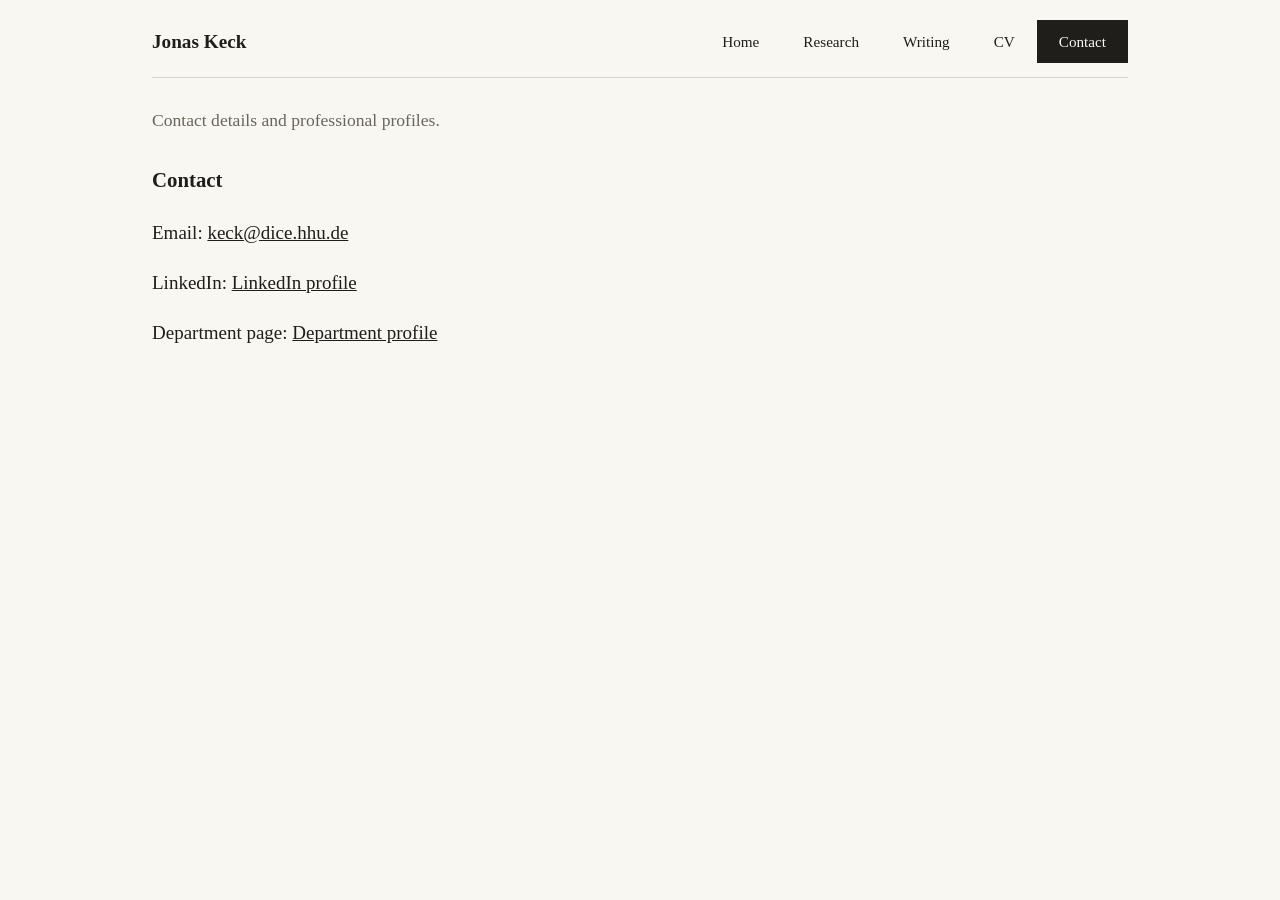
==== contact.html @ b99377bf "Update contact.html" ====
<!DOCTYPE html>
<html lang="en">
<head>
  <meta charset="UTF-8" />
  <meta name="viewport" content="width=device-width, initial-scale=1.0" />
  <title>Jonas Keck | Contact</title>
  <link rel="stylesheet" href="style.css" />
</head>
<body>
  <div class="site-container">
    <header class="site-header">
      <div class="site-title"><a href="index.html">Jonas Keck</a></div>
      <nav class="site-nav">
        <a href="index.html">Home</a>
        <a href="research.html">Research</a>
        <a href="writing.html">Writing</a>
        <a href="cv.html">CV</a>
        <a href="contact.html" class="active">Contact</a>
      </nav>
    </header>

    <main class="page-content">
      <section class="hero">
        <p class="tagline">
          Contact details and professional profiles.
        </p>
      </section>

      <section class="content-block">
        <h2>Contact</h2>
        <p>Email: <a href="mailto:keck@dice.hhu.de">keck@dice.hhu.de</a></p>
        <p>
          LinkedIn:
          <a href="https://www.linkedin.com/in/jmkeck/" target="_blank" rel="noopener noreferrer">LinkedIn profile</a>
        </p>
        <p>
          Department page:
          <a href="https://www.dice.hhu.de/en/dice/people/doctoral-researchers/jonas-keck-msc" target="_blank" rel="noopener noreferrer">Department profile</a>
        </p>
      </section>
    </main>
  </div>
</body>
</html>
---- style.css ----
:root {
  --bg: rgb(248, 247, 241);
  --text: rgb(31, 30, 26);
  --muted: rgb(106, 101, 91);
  --line: rgb(216, 211, 198);
  --accent: rgb(31, 30, 26);
  --card: rgb(252, 251, 247);
}

* {
  box-sizing: border-box;
}

body {
  margin: 0;
  background: var(--bg);
  color: var(--text);
  font-family: Georgia, "Iowan Old Style", "Palatino Linotype", "Book Antiqua",
    Garamond, "Times New Roman", serif;
  line-height: 1.65;
  font-size: 19px;
}

.site-container {
  max-width: 1040px;
  margin: 0 auto;
  padding: 0 32px 64px;
}

.site-header {
  display: flex;
  justify-content: space-between;
  align-items: center;
  padding: 20px 0 14px;
  border-bottom: 1px solid var(--line);
  margin-bottom: 28px;
  flex-wrap: wrap;
  gap: 10px;
  position: relative;
}

.site-header::before {
  content: "";
  position: absolute;
  top: -10px;
  left: 0;
  right: 0;
  height: 3px;
  background: var(--accent);
}

.site-title a {
  text-decoration: none;
  color: var(--text);
  font-size: 1.2rem;
  font-weight: 600;
}

.site-nav {
  display: flex;
  gap: 0;
  flex-wrap: wrap;
  align-items: stretch;
}

.site-nav a {
  text-decoration: none;
  color: var(--text);
  font-size: 0.95rem;
  padding: 14px 22px;
  display: inline-flex;
  align-items: center;
  justify-content: center;
  line-height: 1;
  transition: background-color 0.2s ease, color 0.2s ease;
}

.site-nav a:hover {
  background: var(--accent);
  color: var(--bg);
}

.site-nav a.active {
  background: var(--accent);
  color: var(--bg);
}

.page-content h1 {
  font-size: 2.1rem;
  margin: 0 0 14px;
  font-weight: 600;
}

.page-content h2 {
  font-size: 1.3rem;
  margin: 0 0 10px;
  font-weight: 600;
}

.hero {
  margin-bottom: 28px;
}

.tagline {
  color: var(--muted);
  font-size: 1.1rem;
  margin-top: 6px;
}

.content-block,
.page-intro,
.entry-card {
  margin-bottom: 28px;
}

.entry-card {
  background: var(--card);
  border: 1px solid var(--line);
  padding: 12px 16px;
  border-radius: 0px;
}

.entry-card h2 {
  font-size: 1.3rem;
  margin-bottom: 3px;
  line-height: 1.0;
}

.entry-card p {
  font-size: 0.95rem;
}

.entry-card .meta {
  margin-top: 0;
  margin-bottom: 4px;
}

.entry-card .link-placeholder {
  margin-top: 6px;
}

.entry-summary {
  font-size: 0.95rem;
  margin-top: 0;
  margin-bottom: 10px;
}

.entry-abstract {
  margin-top: 0;
  margin-bottom: 10px;
}

.entry-abstract summary {
  cursor: pointer;
  font-size: 0.95rem;
  color: var(--accent);
  margin-bottom: 8px;
}

.entry-abstract p {
  font-size: 0.95rem;
  margin-top: 8px;
  margin-bottom: 0;
}

.meta {
  color: var(--muted);
  font-size: 0.95rem;
  margin-bottom: 10px;
}

.link-placeholder {
  color: var(--accent);
  font-size: 0.95rem;
  margin-top: 12px;
}

.download-placeholder {
  display: inline-block;
  margin-top: 6px;
  padding: 6px 10px;
  border: 1px solid var(--line);
  color: var(--muted);
  background: var(--bg);
  font-size: 0.95rem;
}

.download-link {
  display: inline-block;
  margin-top: 6px;
  padding: 6px 10px;
  border: 1px solid var(--accent);
  color: var(--accent);
  background: var(--bg);
  font-size: 0.95rem;
  text-decoration: none;
}

.download-link:hover {
  background: var(--accent);
  color: var(--bg);
}

.quick-links ul {
  margin: 0;
  padding-left: 20px;
}

.quick-links a {
  color: var(--accent);
  text-decoration: none;
}

.quick-links a:hover {
  text-decoration: underline;
}

a {
  color: var(--accent);
}

@media (max-width: 640px) {
  body {
    font-size: 17px;
  }

  .site-header {
    align-items: flex-start;
  }

  .page-content h1 {
    font-size: 1.8rem;
  }
}
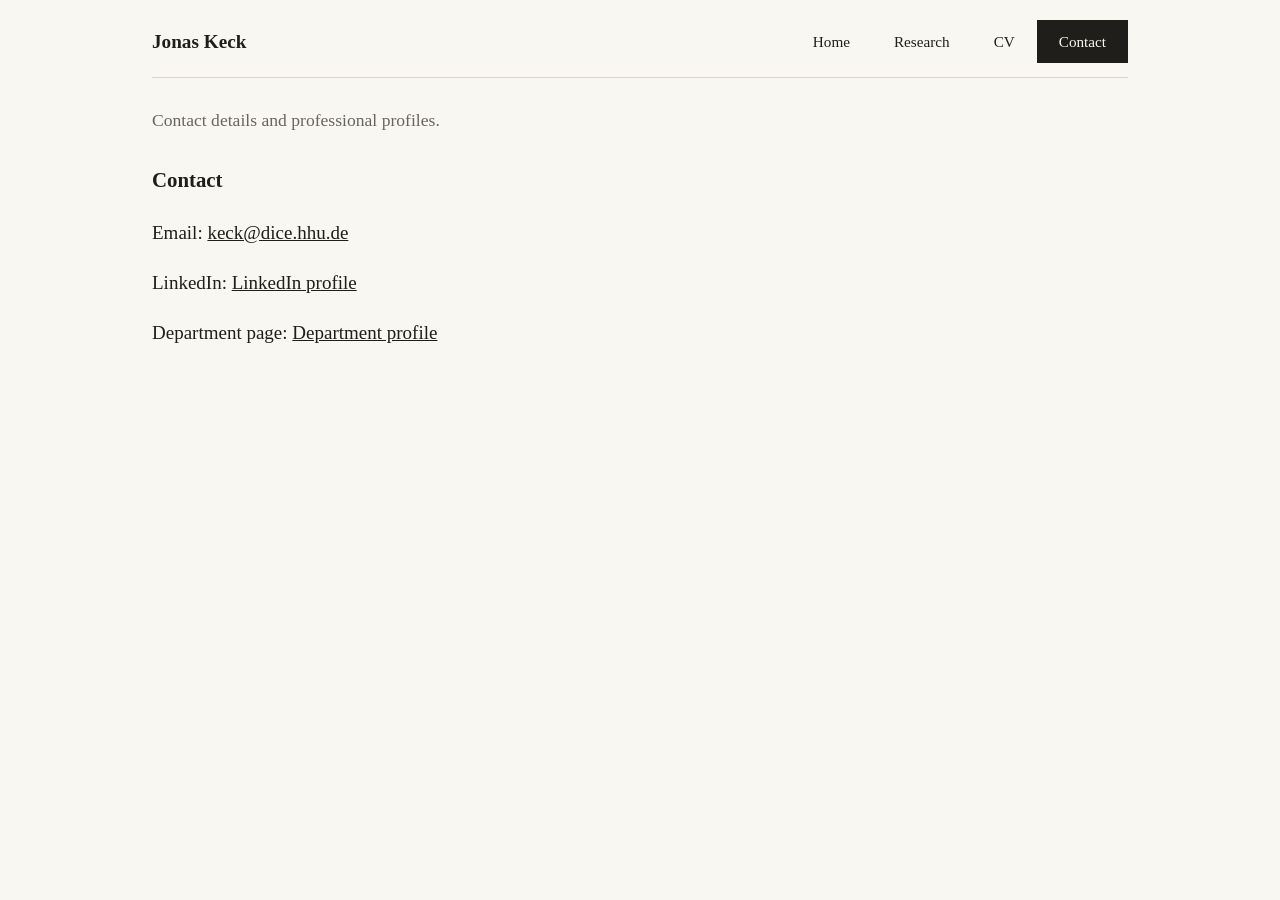
==== commit 1971d175: "Hide Writing from NavBar for now" ====
--- a/contact.html
+++ b/contact.html
@@ -13,7 +13,6 @@
       <nav class="site-nav">
         <a href="index.html">Home</a>
         <a href="research.html">Research</a>
-        <a href="writing.html">Writing</a>
         <a href="cv.html">CV</a>
         <a href="contact.html" class="active">Contact</a>
       </nav>
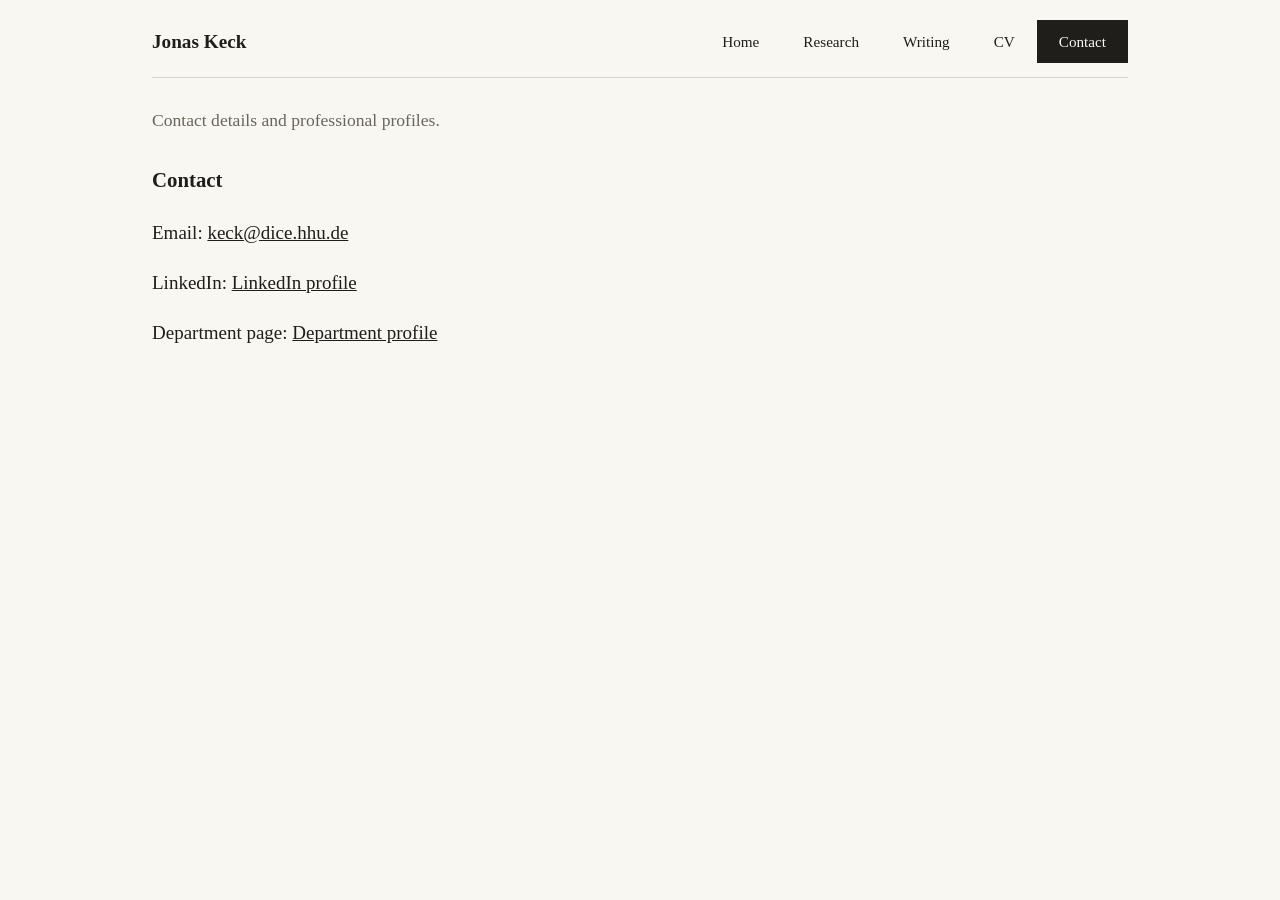
==== commit ac5db8ce: "added writing back" ====
--- a/contact.html
+++ b/contact.html
@@ -13,6 +13,7 @@
       <nav class="site-nav">
         <a href="index.html">Home</a>
         <a href="research.html">Research</a>
+        <a href="writing.html">Writing</a>
         <a href="cv.html">CV</a>
         <a href="contact.html" class="active">Contact</a>
       </nav>
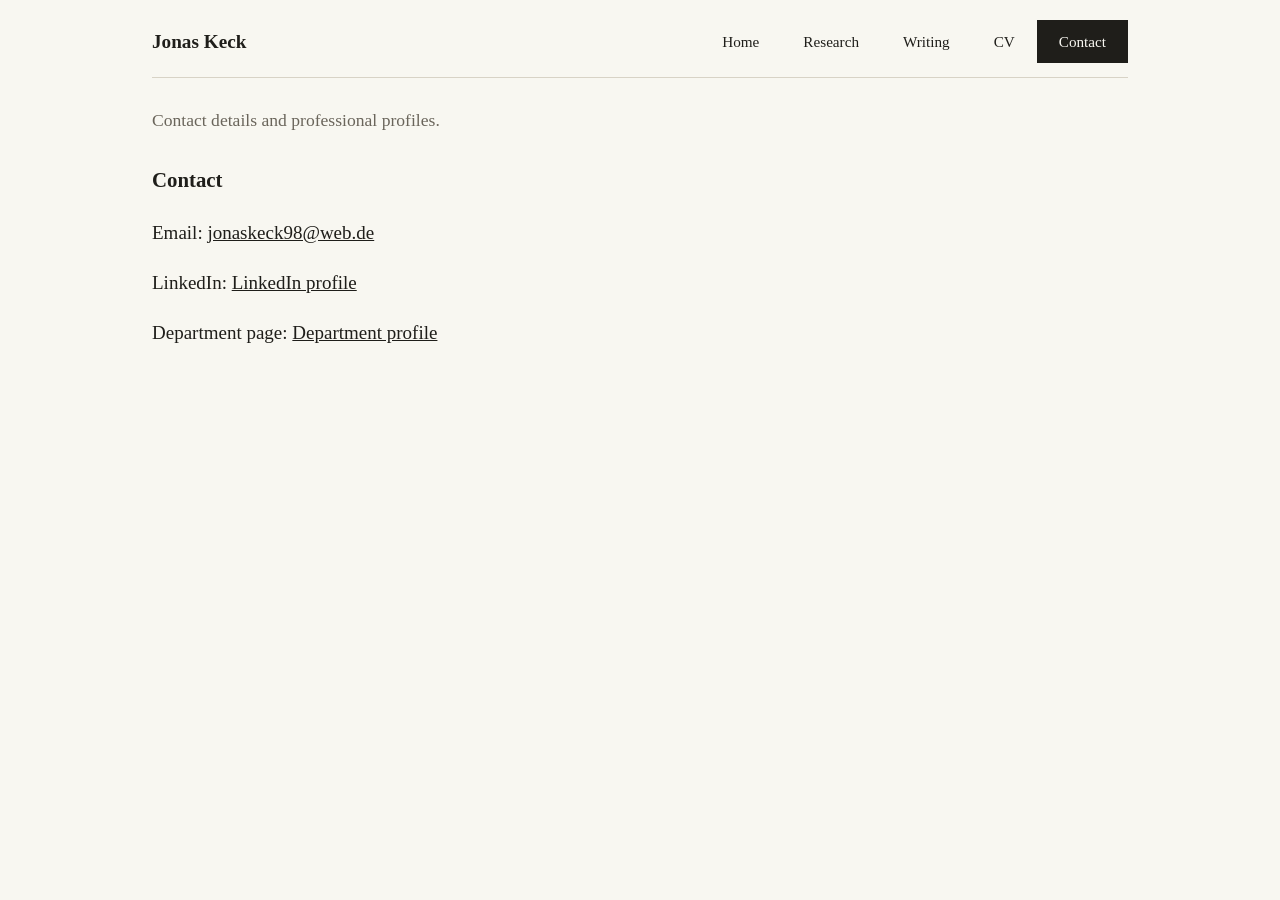
==== commit d6f1ca90: "Update contact.html" ====
--- a/contact.html
+++ b/contact.html
@@ -28,7 +28,7 @@
 
       <section class="content-block">
         <h2>Contact</h2>
-        <p>Email: <a href="mailto:keck@dice.hhu.de">keck@dice.hhu.de</a></p>
+        <p>Email: <a href="mailto:jonaskeck98@web.de">jonaskeck98@web.de</a></p>
         <p>
           LinkedIn:
           <a href="https://www.linkedin.com/in/jmkeck/" target="_blank" rel="noopener noreferrer">LinkedIn profile</a>
